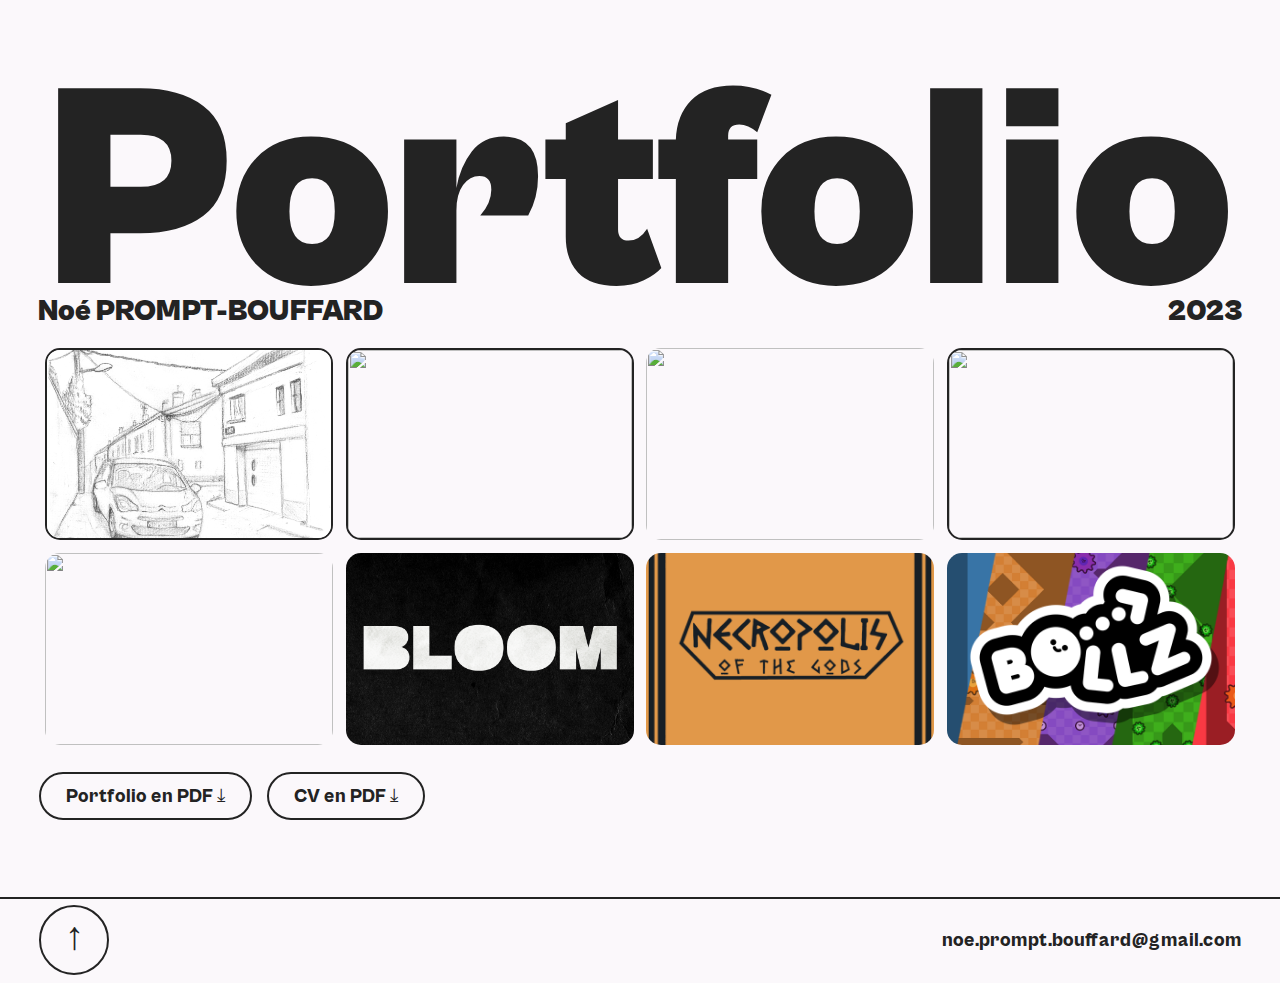
==== index.html @ 70422405 "a" ====
<!DOCTYPE html>
<html lang="en">



<head>
    <meta charset="UTF-8">
    <meta name="viewport" content="width=device-width, initial-scale=1.0">
    <meta http-equiv="X-UA-Compatible" content="ie=edge">
    <title>Noé PROMPT-BOUFFARD</title>
    <link rel="stylesheet" href='CSS/cabinet-grotesk.css'>
    <link rel="stylesheet" href="CSS/style.css">
    <link rel="icon" type="image/png" href="images/Tete.svg">
       
</head>
<div class ="topage" id="topage"></div>

<body>
    <header>
        <div class = top1 >
            <h1> Portfolio </h1> 
        </div>

        <div class = top >
          <h2 class="">Noé PROMPT-BOUFFARD</h2>
          <h2 class="">2023</h2>   <!-- class="rounded"--> 
        </div>

    </header>



    <section>
      <center>
          <div class="container">
            <!-- heading text -->
             <ul class="image-gallery">
              <li>
                <a href="PageDessin.html">
                  <img src="images/Dessin académique/Batiment Rue.png" alt="" style="border: 2px solid #232323;"/>
                <div class="overlay"><span>Dessin académique</span></div>
                </a>
              </li>
              <li>
                <a href="PageLino.html">
                  <img src="images/Linogravure/Lino1.png" alt="" style="border: 2px solid #232323;"/>
                <div class="overlay"><span>Linogravure</span></div>
                </a>
              </li>
              <li>
                <a href="PagePhoto.html">
                  <img src="images/Photographie/Photo 9.png" alt="" />
                <div class="overlay"><span>Photographie</span></div>
                </a>
              </li>
              <li>
                <a href="PageMicro.html">
                <img src="images/Micro/Photo2.png" alt="" style="border: 2px solid #232323;"/>
                <div class="overlay"><span>Fanzine</span></div>
                </a>
              </li>
              <li>
                <a href="PageLost.html">
                  <img src="images/Another lost world/Image1.png" />
                <div class="overlay"><span class="desc">Photomontages</span></div>
                </a>
              </li>
                            <li>
                <a href="PageBloom.html">
                  <img src="images/Bloom/BloomScreen7.png" alt="" />
                <div class="overlay"><span class="desc">Court métrage</span></div>
                </a>
              </li>
              <li>
                <a href="PageNecropolis.html">
                  <img src="images/Necropolis of the gods/Cover.png" alt="" />
                  <div class="overlay"><span>Jeu de société</span></div>
                </a>
              </li>

              <li>
                <a href="PageBollz.html">
                  <img src="images/Bollz/BollzSquare.png" alt="" />
                <div class="overlay"><span>Jeu vidéo</span></div>
                </a>
              </li>

            </ul>  <!---->
          </div>
        </center>
      </section>


      <div class = "LinkBox" style="margin-bottom: 4vW; justify-content: start; gap:1vw; ">
 
        <a href="images/Portfolio.pdf"  target="_blank"
        class="rounded2"> Portfolio en PDF ⤓ </a>
        <a href=""  target="_blank"
        class="rounded2"> CV en PDF ⤓ </a>
      </div>





<!-- <div class="cursor small"></div>
<div class="cursor big"></div> -->

<footer>
    <div ><a class="butt"  href="#topage"> ↑ </a></div>
    <div class="credit">noe.prompt.bouffard@gmail.com </div>
  </footer>
</body>
</html>
---- CSS/cabinet-grotesk.css ----
/**
 * @license
 *
 * Font Family: Cabinet Grotesk
 * Designed by: ITF
 * URL: https://www.fontshare.com/fonts/cabinet-grotesk
 * © 2022 Indian Type Foundry
 *
 * Font Styles:
 * Cabinet Grotesk Variable(Variable font)
 * Cabinet Grotesk Thin
 * Cabinet Grotesk Extralight
 * Cabinet Grotesk Light
 * Cabinet Grotesk Regular
 * Cabinet Grotesk Medium
 * Cabinet Grotesk Bold
 * Cabinet Grotesk Extrabold         
 * Cabinet Grotesk Black
 *
*/


/**
* This is a variable font
* You can controll variable axes as shown below:
* font-variation-settings: 'wght' 900.0;
*
* available axes:

* 'wght' (range from 100.0 to 900.0)

*/
body {
  background-color: #9e189ef3;
       
    }

  
@font-face {
  font-family: 'CabinetGrotesk-Variable';
  src: url('../fonts/CabinetGrotesk-Variable.woff2') format('woff2'),
       url('../fonts/CabinetGrotesk-Variable.woff') format('woff'),
       url('../fonts/CabinetGrotesk-Variable.ttf') format('truetype');
       font-weight: 100 900;
       font-display: swap;
       font-style: normal;
}


@font-face {
  font-family: 'CabinetGrotesk-Thin';
  src: url('../fonts/CabinetGrotesk-Thin.woff2') format('woff2'),
       url('../fonts/CabinetGrotesk-Thin.woff') format('woff'),
       url('../fonts/CabinetGrotesk-Thin.ttf') format('truetype');
       font-weight: 100;
       font-display: swap;
       font-style: normal;
}


@font-face {
  font-family: 'CabinetGrotesk-Extralight';
  src: url('../fonts/CabinetGrotesk-Extralight.woff2') format('woff2'),
       url('../fonts/CabinetGrotesk-Extralight.woff') format('woff'),
       url('../fonts/CabinetGrotesk-Extralight.ttf') format('truetype');
       font-weight: 200;
       font-display: swap;
       font-style: normal;
}


@font-face {
  font-family: 'CabinetGrotesk-Light';
  src: url('../fonts/CabinetGrotesk-Light.woff2') format('woff2'),
       url('../fonts/CabinetGrotesk-Light.woff') format('woff'),
       url('../fonts/CabinetGrotesk-Light.ttf') format('truetype');
       font-weight: 300;
       font-display: swap;
       font-style: normal;
}


@font-face {
  font-family: 'CabinetGrotesk-Regular';
  src: url('../fonts/CabinetGrotesk-Regular.woff2') format('woff2'),
       url('../fonts/CabinetGrotesk-Regular.woff') format('woff'),
       url('../fonts/CabinetGrotesk-Regular.ttf') format('truetype');
       font-weight: 400;
       font-display: swap;
       font-style: normal;
}


@font-face {
  font-family: 'CabinetGrotesk-Medium';
  src: url('../fonts/CabinetGrotesk-Medium.woff2') format('woff2'),
       url('../fonts/CabinetGrotesk-Medium.woff') format('woff'),
       url('../fonts/CabinetGrotesk-Medium.ttf') format('truetype');
       font-weight: 500;
       font-display: swap;
       font-style: normal;
}


@font-face {
  font-family: 'CabinetGrotesk-Bold';
  src: url('../fonts/CabinetGrotesk-Bold.woff2') format('woff2'),
       url('../fonts/CabinetGrotesk-Bold.woff') format('woff'),
       url('../fonts/CabinetGrotesk-Bold.ttf') format('truetype');
       font-weight: 700;
       font-display: swap;
       font-style: normal;
}


@font-face {
  font-family: 'CabinetGrotesk-Extrabold';
  src: url('../fonts/CabinetGrotesk-Extrabold.woff2') format('woff2'),
       url('../fonts/CabinetGrotesk-Extrabold.woff') format('woff'),
       url('../fonts/CabinetGrotesk-Extrabold.ttf') format('truetype');
       font-weight: 800;
       font-display: swap;
       font-style: normal;
}


@font-face {
  font-family: 'CabinetGrotesk-Black';
  src: url('../fonts/CabinetGrotesk-Black.woff2') format('woff2'),
       url('../fonts/CabinetGrotesk-Black.woff') format('woff'),
       url('../fonts/CabinetGrotesk-Black.ttf') format('truetype');
       font-weight: 900;
       font-display: swap;
       font-style: normal;
}
---- CSS/style.css ----
*{
    margin: 0px;
    padding: 0px;
    box-sizing: border-box;
    color: #232323;
    list-style: none;
    text-decoration: none; 
    font-family: 'CabinetGrotesk-Black';
    
}

body {
    background-color: #fbf8fb;
         
}





h1{
  margin-top: 4vW;
  text-align: center;
  font-size:22.7vW;
  line-height: 15vw;
}

.top{
  padding: 0vw  3vw;
  width: 100%;
  display: flex;
  justify-content: space-between;
  margin-bottom: 2vh;
  font-size:calc(7px + 1vw);
}




.name {
  font-size:2vw;
}

.rounded{
  padding: 10px 15px;
  border-radius: 50px;
  margin: 1px 1px;
  background-color: #fbf8fb;
  border: 2px solid #232323;
}



.image-gallery {
  display: flex;
  flex-wrap: wrap;
  justify-content: center;
  width: 94vw;
  background-color: #fbf8fb;
  gap:1vw
}



.image-gallery > li {
  list-style-type: none; 
  flex-basis: 22.5vw;
  height: 15vw;

}

.image-gallery li img {
  object-fit: cover;
  width: 100%;
  height: 100%;
  vertical-align: middle;
  border-radius: 15px;

}

.image-gallery::after {
  content: "";
  flex-basis: 23.5vw;
}

.image-gallery > li {
  /* ... */
  position: relative;
  cursor: pointer;
  border-radius: 18px;
}


.overlay {
  border-radius: 15px;
  position: absolute;
  width: 100%;
  height: 100%;
  background: #23232384;
  border: 2px solid #232323;
  
  
  top: 0;
  left: 0;
  opacity: 0;
  /* center overlay text */
  transition: all 250ms ease-in-out;
  display: flex;
  align-items: flex-end;
  justify-content: flex-start;
  
}

/* hover */
.image-gallery li:hover .overlay {
  opacity: 1;
}

span{
  color:#fbf8fb;
  padding: 1vw;
  max-width: 100%;
  font-size: 2.9vw;
}

.scrollup{
  font-size:30px;
}

.text2{
  padding: 1vw;
  width: 18vw;
  font-size: 18vw;
  text-align: justify;
}

.marge{
    margin: 10vh 2vw;
    padding: 10vh 0vh 0vh 0vh;
  }

  * {
    box-sizing: border-box;
  }


  .img_box {
    display: flex;
    flex-direction: row;
}

.popup-image { 
}

.popup-image-label {
    font-size: calc(16px + 0.7vw);
    color: #fbf8fb;
    font-family: 'CabinetGrotesk-Bold';
}

  .text2 {

    width: calc(160px + 32vw);
    font-family: 'CabinetGrotesk-Bold';
    text-align: justify;
    font-size: calc(13px + 0.5vw);
    margin-top: 2vw;
  }

  .credit {

    font-family: 'CabinetGrotesk-Extrabold';
    font-size: calc(13px + 0.5vw);
  }

  .video2 {
    max-width:1000px;
    max-height: 750px;
    width: 80vW;
    height: 60vW;
  }

  iframe {
    display: block;
    border-style:none;
}

.LinkBox{
  display: flex;
  justify-content: center;
  font-size:1.5vw;
  padding: 0vw  3vw;
  padding-top: 1vW;
  padding-bottom: 2vW;
  
}




.rounded2{
  cursor: pointer;
  padding: 10px 25px;
  border-radius: 50px;
  margin: 1px 1px;
  background-color: #fbf8fb;
  border: 2px solid #232323;
  transition: all 250ms ease-in-out;
  font-family: 'CabinetGrotesk-Extrabold';
}

.rounded2:hover{
  background-color: #232323;
  color: #fbf8fb ;
  border: 2px solid #fbf8fb;
}




  .gallery2 {
    margin: 0 auto;
    margin-top: 2vw;
    margin-bottom: 2vw;
    max-width: 96VW;
    display: flex;
    flex-wrap: wrap;
    gap: 0.5VW;
    padding: 0 14px;
    
  }
  .gallery2::after {
    content:'';
    display:block;
    flex-grow: 10;
  }
  .gallery2 li {
    list-style-type: none;
    height: 350px;
    flex-grow: 1;
  }
  .gallery2 img {
    border-radius: 15px;
    width: 100%;
    height: 100%;
    object-fit: cover;
    
  }

  .gallery2:hover{
    cursor: zoom-in;
  }

  .popup-image { 
    max-height: 90vh;
    width: auto;
    padding-top:5vH;
}




  
footer{
    margin-top: 2vW;
    height: calc(60px + 2vw);
    border-bottom: 2px solid #fbf8fb;
    border-top: 2px solid #232323;
    display: flex;
    align-items: center;
    padding:  0vW 3vW;
    justify-content: space-between;
    
    
  }

  .butt {
    display: flex;
    justify-content: center;
    width: 70px;
    height:  70px;
    line-height: 62px ;
    font-size: 39px;
    border-radius: 1000px;
    margin: 1px 1px;
    background-color: #fbf8fb;
    color: #232323 ;
    border: 2px solid #232323;
    cursor: pointer;
    transition: all 250ms ease-in-out;
  }

  .butt:hover {
    background-color: #232323;
    color: #fbf8fb ;
    border: 2px solid #fbf8fb;

  }

  .butt2{
    width: 70px;
    height:  70px;
    letter-spacing: 1PX;
    line-height: 47px ;
    font-size: 39px;
    position: fixed;
    top: 0;
    display: flex;
    padding: 10px 10px;
    border-radius: 1000px;
    margin: 1VW 3VW;
    background-color: #fbf8fb;
    color: #232323 ;
    border: 2px solid #232323;
    cursor: pointer;
    transition: all 250ms ease-in-out;
  }

  .butt2:hover {
    background-color: #232323;
    color: #fbf8fb ;
    border: 2px solid #fbf8fb;

  }
  
  ::-webkit-scrollbar{
      width: 30px;
      height: 30px;
    }
    
    ::-webkit-scrollbar-thumb{
      background-color: #fbf8fbF3;
      border: 3px solid #232323 ;
      border-radius: 60px;
    }
    
    .cursor{
      width: 30px;
      height: 30px;
    }
    
    ::-webkit-scrollbar-track{
      background-color: #232323;
    }
  
    html {
      scroll-behavior: smooth;
    }


    .topage{
      height:50px;
    }

    @media screen and (max-width: 1200px) {
      .image-gallery > li {
        flex-basis: 45.5vw;
        height: 34vw;
      }
      span{
        padding: 2vw;
        font-size: 5vw;
      }

      .LinkBox{
        font-size:20px;}
      
    }


  
    @media screen and (max-width: 600px) {
      .image-gallery > li {
        flex-basis: 85vw;
        height: 63vw;
      }
      span{
        padding: 4vw;
        font-size: 11vw;
      }


      .butt2{
        width: 50px;
        height: 50px;
        line-height: 30px ;
        font-size: 28px;
        margin: 5px;
  
      }

      .butt{
        width: 50px;
        height: 50px;
        line-height: 48px ;
        font-size: 28px;
  
      }

      footer{
        padding:  0vW 5px;
      }

      

      .LinkBox{
        font-size:20px;
      }
    }


      /* Portrait */
      @media screen and (orientation:portrait) {
        .game{
          width: 70vW;
          height: 120vW;
          
          }
          .popup-image { 
            max-width: 90vW;
            height: auto;
            padding-top:5vW;
        }
        
        
      }
      
/* Landscape */
@media screen and (orientation:landscape) {
      .game{
          width: 45vH;
          height: 80vH;
          }
        
      }
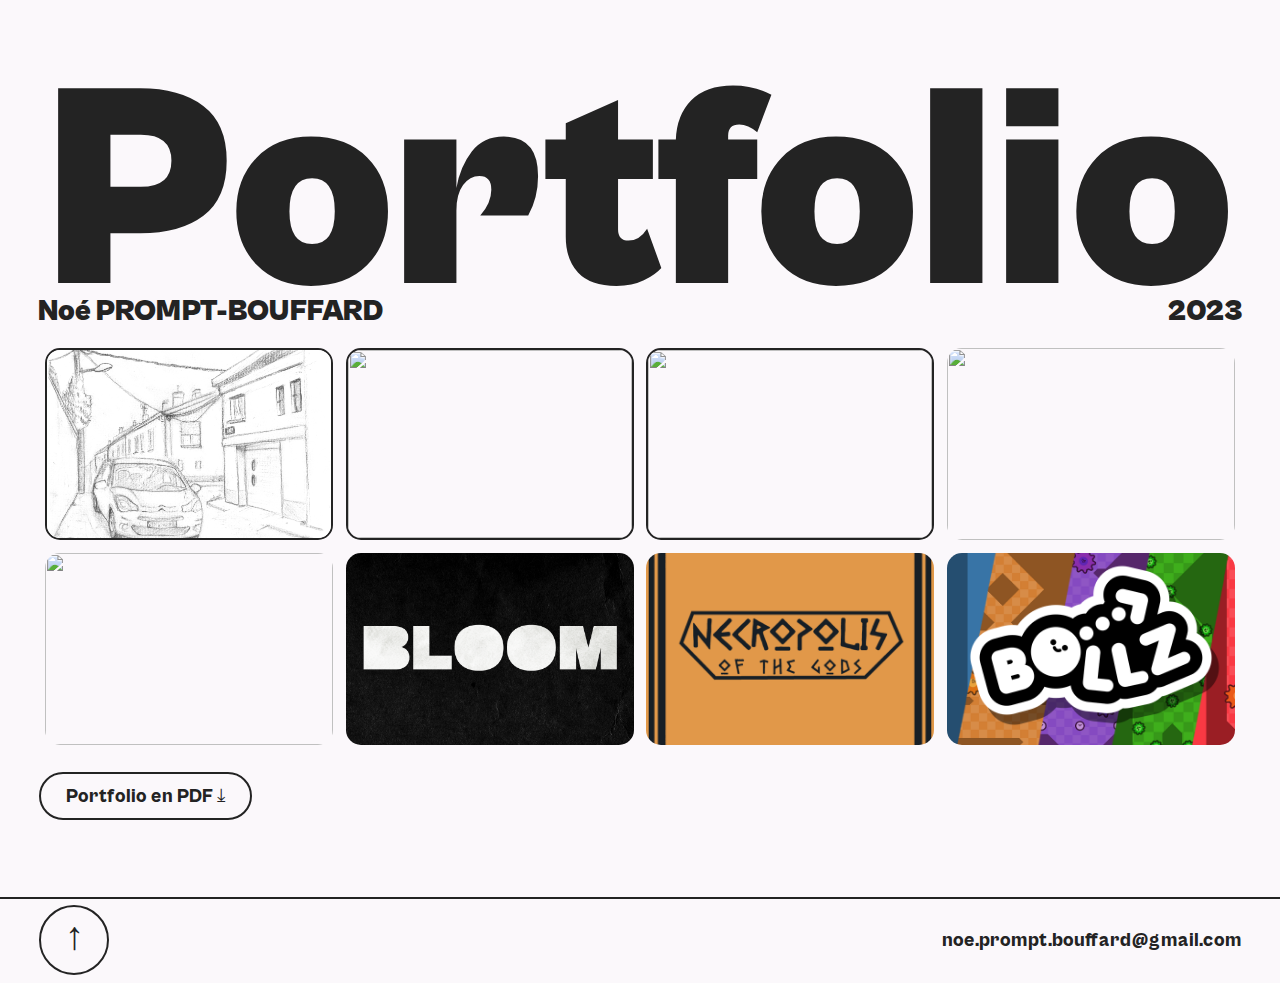
==== commit aad29c96: "aa" ====
--- a/index.html
+++ b/index.html
@@ -48,21 +48,21 @@
                 </a>
               </li>
               <li>
-                <a href="PagePhoto.html">
-                  <img src="images/Photographie/Photo 9.png" alt="" />
-                <div class="overlay"><span>Photographie</span></div>
-                </a>
-              </li>
-              <li>
                 <a href="PageMicro.html">
                 <img src="images/Micro/Photo2.png" alt="" style="border: 2px solid #232323;"/>
-                <div class="overlay"><span>Fanzine</span></div>
+                <div class="overlay"><span>Fanzine photo</span></div>
                 </a>
               </li>
               <li>
                 <a href="PageLost.html">
                   <img src="images/Another lost world/Image1.png" />
-                <div class="overlay"><span class="desc">Photomontages</span></div>
+                <div class="overlay"><span class="desc">Edition</span></div>
+                </a>
+              </li>
+              <li>
+                <a href="PageBon.html">
+                  <img src="images/Photographie/Photo 9.png" alt="" />
+                <div class="overlay"><span>Graphzine</span></div>
                 </a>
               </li>
                             <li>
@@ -95,8 +95,6 @@
  
         <a href="images/Portfolio.pdf"  target="_blank"
         class="rounded2"> Portfolio en PDF ⤓ </a>
-        <a href=""  target="_blank"
-        class="rounded2"> CV en PDF ⤓ </a>
       </div>
 
 
--- a/CSS/style.css
+++ b/CSS/style.css
@@ -107,8 +107,7 @@
   transition: all 250ms ease-in-out;
   display: flex;
   align-items: flex-end;
-  justify-content: flex-start;
-  
+  justify-content: center;
 }
 
 /* hover */
@@ -121,6 +120,7 @@
   padding: 1vw;
   max-width: 100%;
   font-size: 2.9vw;
+  justify-content: center;
 }
 
 .scrollup{
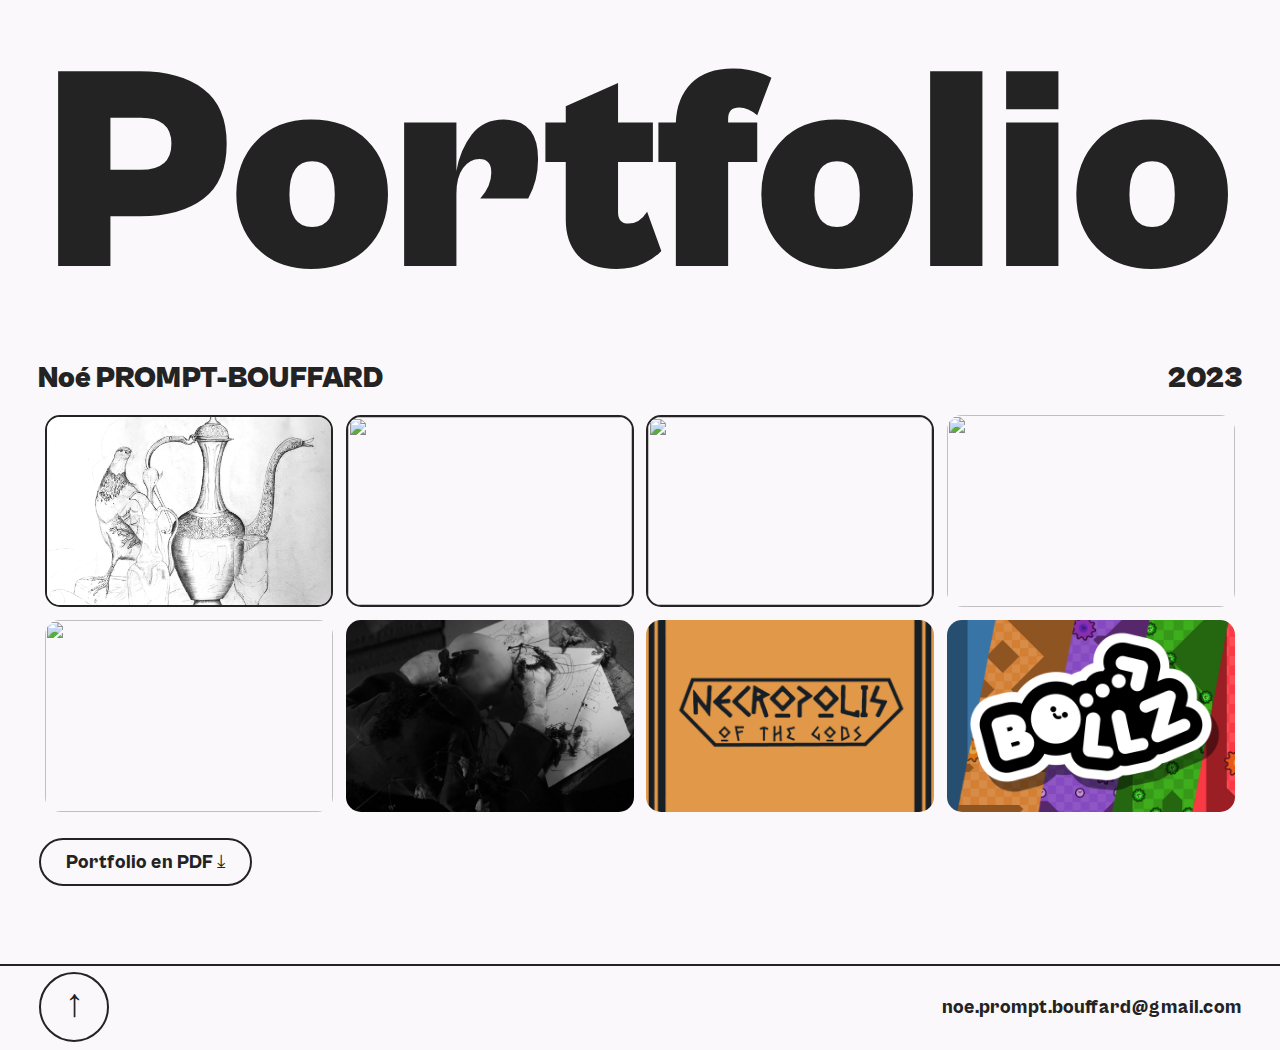
==== commit 7a0b8283: "aa" ====
--- a/index.html
+++ b/index.html
@@ -13,7 +13,7 @@
     <link rel="icon" type="image/png" href="images/Tete.svg">
        
 </head>
-<div class ="topage" id="topage"></div>
+<div id="topage"></div>
 
 <body>
     <header>
@@ -37,8 +37,8 @@
              <ul class="image-gallery">
               <li>
                 <a href="PageDessin.html">
-                  <img src="images/Dessin académique/Batiment Rue.png" alt="" style="border: 2px solid #232323;"/>
-                <div class="overlay"><span>Dessin académique</span></div>
+                  <img src="images/Dessin académique/Objets.png" alt="" style="border: 2px solid #232323;"/>
+                <div class="overlay"><span>Dessin d'observation</span></div>
                 </a>
               </li>
               <li>
@@ -61,13 +61,13 @@
               </li>
               <li>
                 <a href="PageBon.html">
-                  <img src="images/Photographie/Photo 9.png" alt="" />
+                  <img src="images/Bon souvenirs/Photo.png" alt="" />
                 <div class="overlay"><span>Graphzine</span></div>
                 </a>
               </li>
                             <li>
                 <a href="PageBloom.html">
-                  <img src="images/Bloom/BloomScreen7.png" alt="" />
+                  <img src="images/Bloom/BloomScreen1.png" alt="" />
                 <div class="overlay"><span class="desc">Court métrage</span></div>
                 </a>
               </li>
--- a/CSS/style.css
+++ b/CSS/style.css
@@ -19,10 +19,9 @@
 
 
 h1{
-  margin-top: 4vW;
+  margin-top: 0vW;
   text-align: center;
   font-size:22.7vW;
-  line-height: 15vw;
 }
 
 .top{
@@ -164,7 +163,7 @@
     font-family: 'CabinetGrotesk-Bold';
     text-align: justify;
     font-size: calc(13px + 0.5vw);
-    margin-top: 2vw;
+    margin-top: 0vw;
   }
 
   .credit {
@@ -247,7 +246,7 @@
     
   }
 
-  .gallery2:hover{
+  .gallery2 img:hover{
     cursor: zoom-in;
   }
 
@@ -349,7 +348,7 @@
 
 
     .topage{
-      height:50px;
+      height:70px;
     }
 
     @media screen and (max-width: 1200px) {
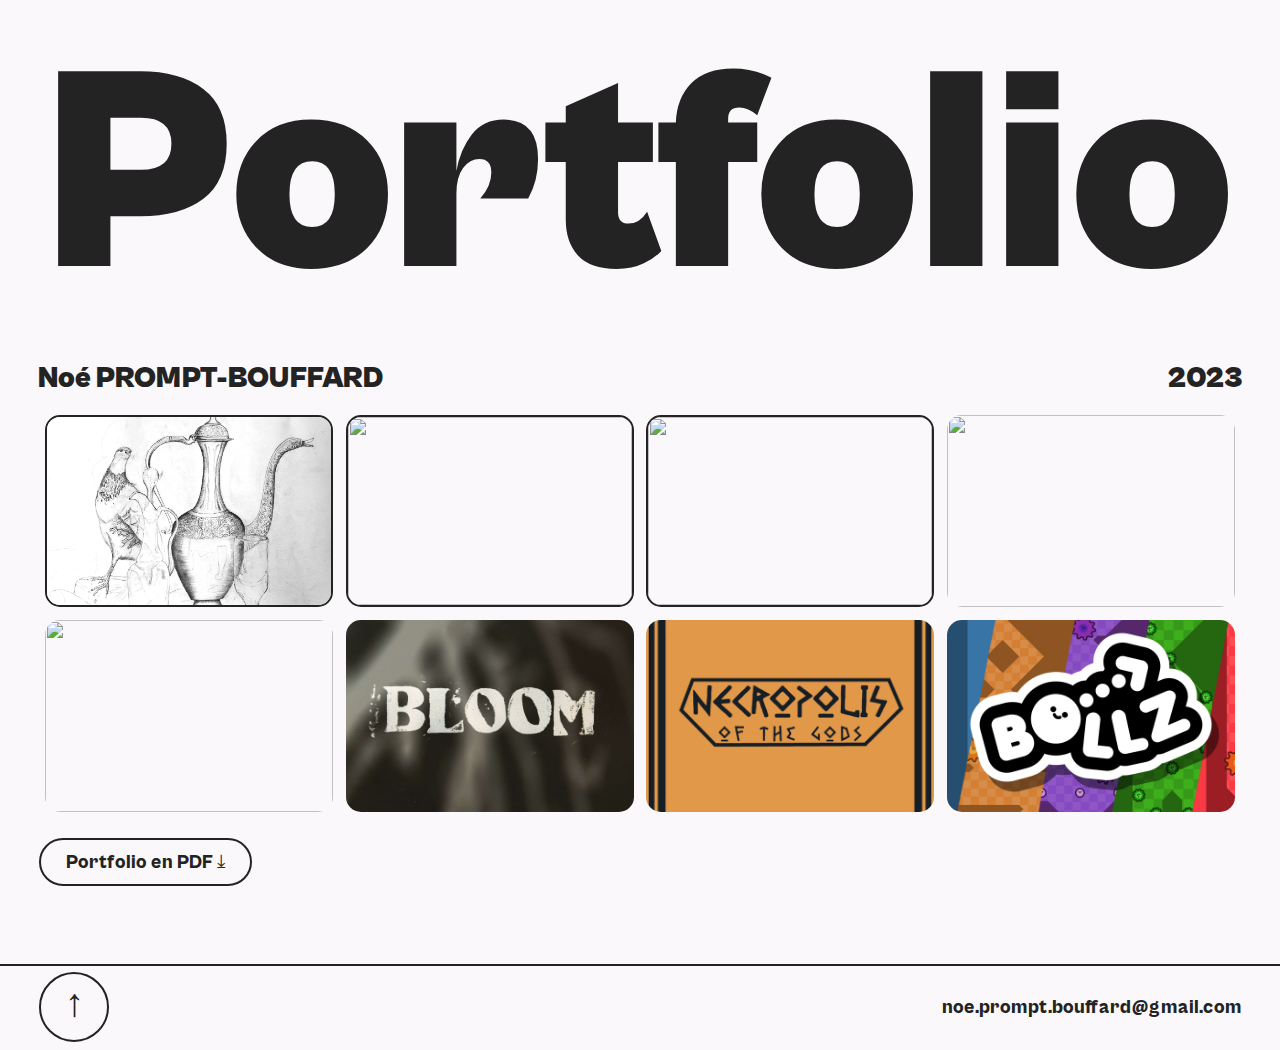
==== commit b53b6022: "aa" ====
--- a/index.html
+++ b/index.html
@@ -67,7 +67,7 @@
               </li>
                             <li>
                 <a href="PageBloom.html">
-                  <img src="images/Bloom/BloomScreen1.png" alt="" />
+                  <img src="images/Linogravure/1.jpg" alt="" />
                 <div class="overlay"><span class="desc">Court métrage</span></div>
                 </a>
               </li>
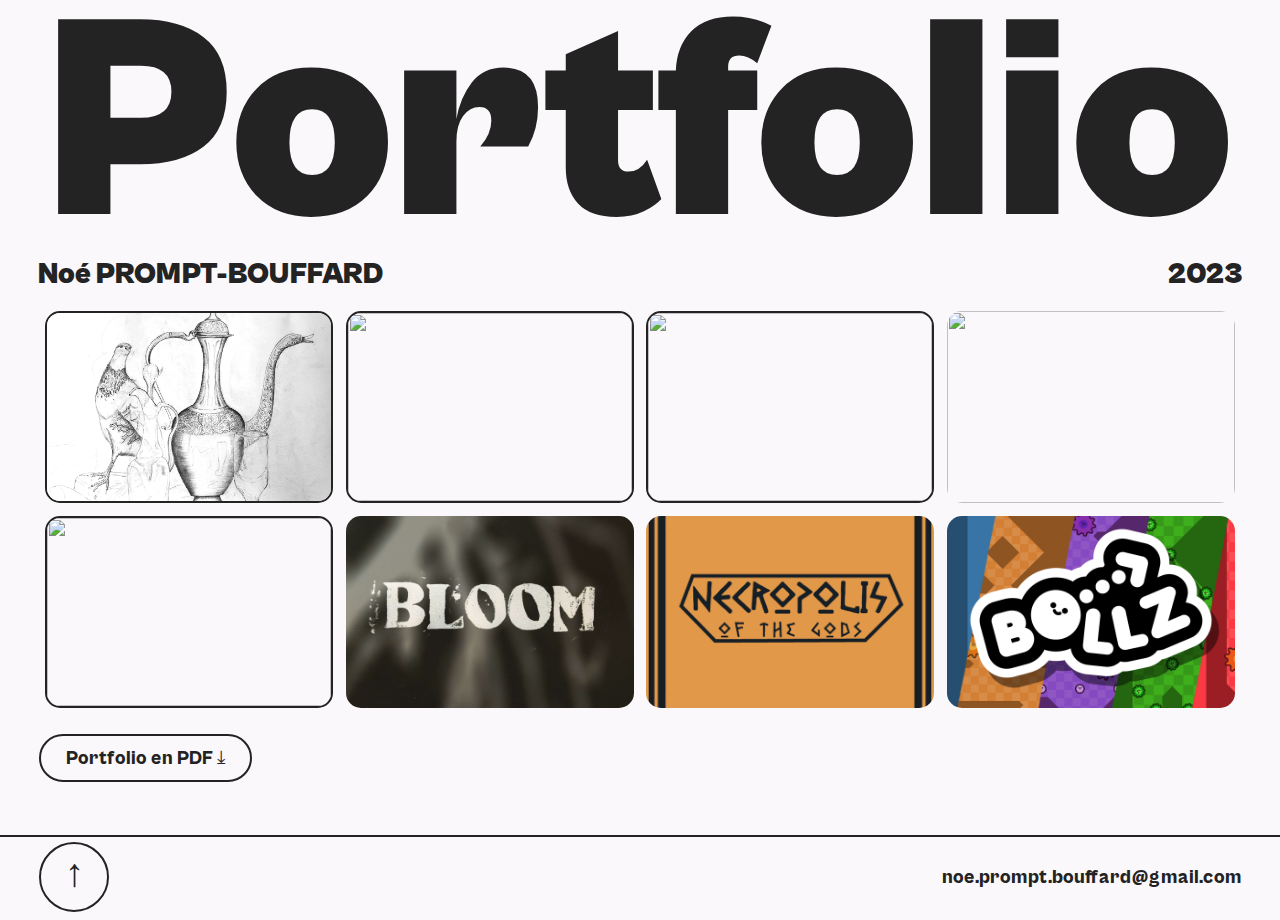
==== commit fe308d0e: "aa" ====
--- a/index.html
+++ b/index.html
@@ -18,7 +18,7 @@
 <body>
     <header>
         <div class = top1 >
-            <h1> Portfolio </h1> 
+            <h1 style="line-height:20vW;"> Portfolio </h1> 
         </div>
 
         <div class = top >
@@ -61,7 +61,7 @@
               </li>
               <li>
                 <a href="PageBon.html">
-                  <img src="images/Bon souvenirs/Photo.png" alt="" />
+                  <img src="images/Bon souvenirs/Photo.png" alt="" style="border: 2px solid #232323;"/>
                 <div class="overlay"><span>Graphzine</span></div>
                 </a>
               </li>
@@ -91,7 +91,7 @@
       </section>
 
 
-      <div class = "LinkBox" style="margin-bottom: 4vW; justify-content: start; gap:1vw; ">
+      <div class = "LinkBox" style="margin-bottom: 1vW; justify-content: start; gap:1vw; ">
  
         <a href="images/Portfolio.pdf"  target="_blank"
         class="rounded2"> Portfolio en PDF ⤓ </a>
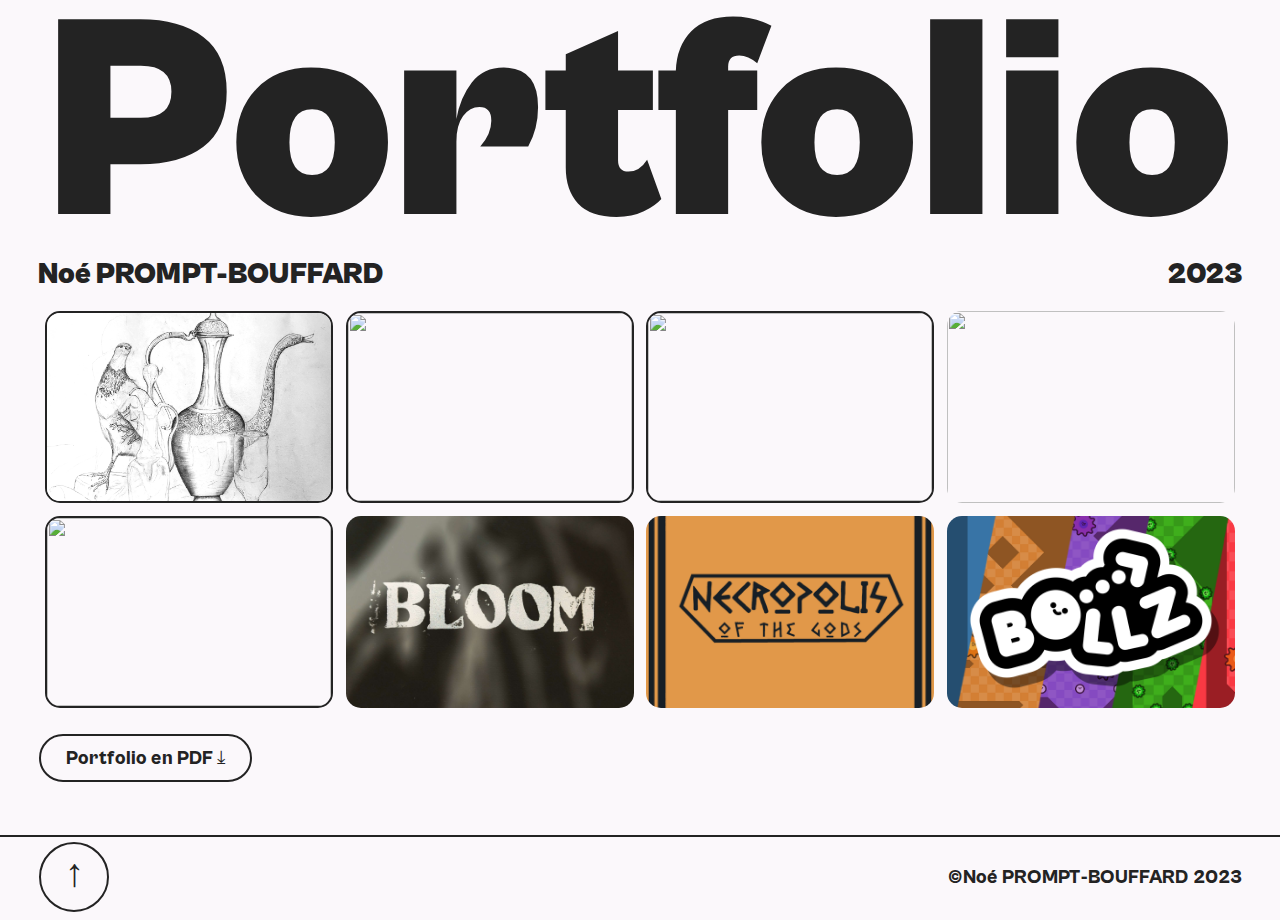
==== commit b6106c4b: "a" ====
--- a/index.html
+++ b/index.html
@@ -106,7 +106,7 @@
 
 <footer>
     <div ><a class="butt"  href="#topage"> ↑ </a></div>
-    <div class="credit">noe.prompt.bouffard@gmail.com </div>
+    <div class="credit">©Noé PROMPT-BOUFFARD 2023 </div>
   </footer>
 </body>
 </html>
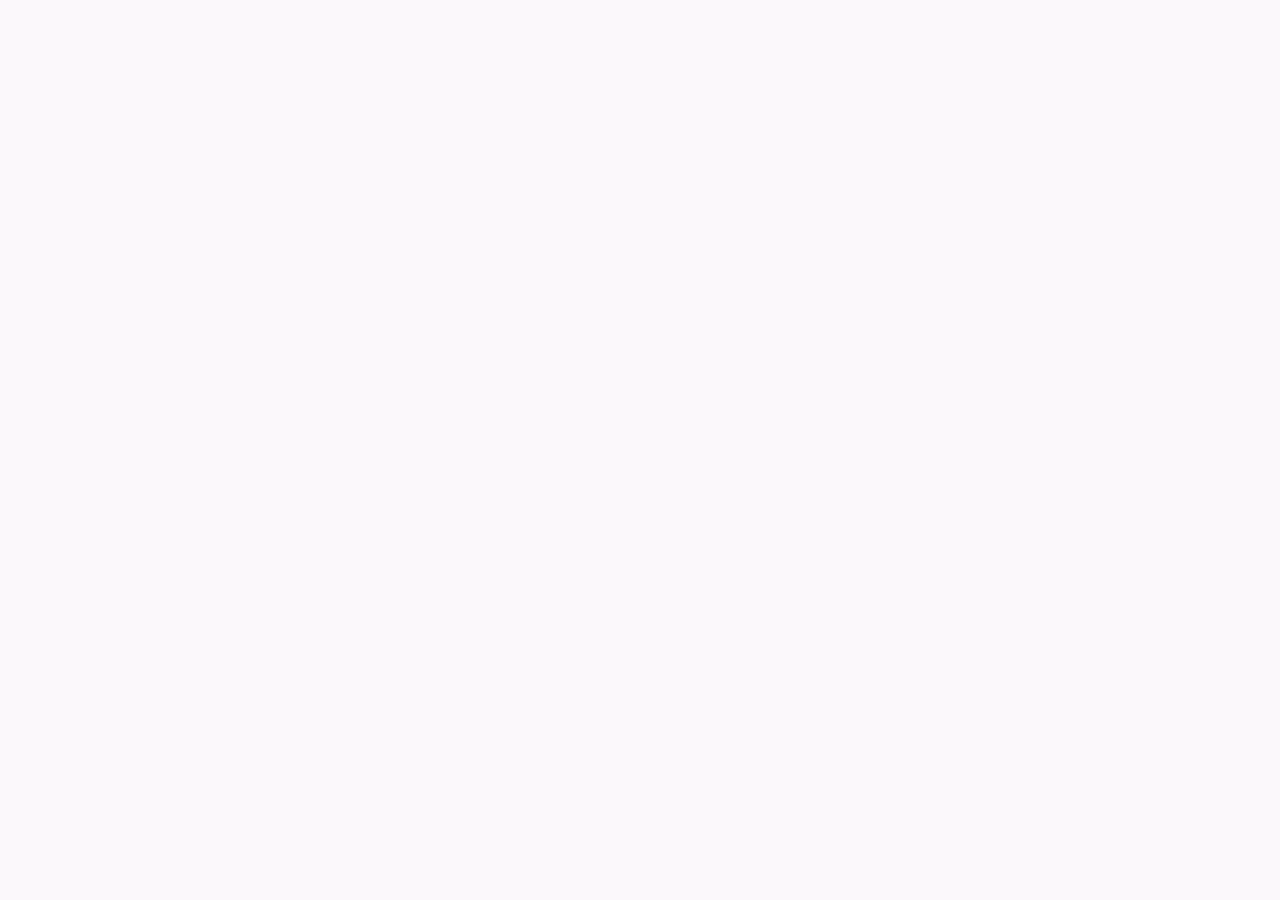
==== commit 384694ff: "a" ====
--- a/index.html
+++ b/index.html
@@ -14,99 +14,5 @@
        
 </head>
 <div id="topage"></div>
-
-<body>
-    <header>
-        <div class = top1 >
-            <h1 style="line-height:20vW;"> Portfolio </h1> 
-        </div>
-
-        <div class = top >
-          <h2 class="">Noé PROMPT-BOUFFARD</h2>
-          <h2 class="">2023</h2>   <!-- class="rounded"--> 
-        </div>
-
-    </header>
-
-
-
-    <section>
-      <center>
-          <div class="container">
-            <!-- heading text -->
-             <ul class="image-gallery">
-              <li>
-                <a href="PageDessin.html">
-                  <img src="images/Dessin académique/Objets.png" alt="" style="border: 2px solid #232323;"/>
-                <div class="overlay"><span>Dessin d'observation</span></div>
-                </a>
-              </li>
-              <li>
-                <a href="PageLino.html">
-                  <img src="images/Linogravure/Lino1.png" alt="" style="border: 2px solid #232323;"/>
-                <div class="overlay"><span>Linogravure</span></div>
-                </a>
-              </li>
-              <li>
-                <a href="PageMicro.html">
-                <img src="images/Micro/Photo2.png" alt="" style="border: 2px solid #232323;"/>
-                <div class="overlay"><span>Fanzine photo</span></div>
-                </a>
-              </li>
-              <li>
-                <a href="PageLost.html">
-                  <img src="images/Another lost world/Image1.png" />
-                <div class="overlay"><span class="desc">Edition</span></div>
-                </a>
-              </li>
-              <li>
-                <a href="PageBon.html">
-                  <img src="images/Bon souvenirs/Photo.png" alt="" style="border: 2px solid #232323;"/>
-                <div class="overlay"><span>Graphzine</span></div>
-                </a>
-              </li>
-                            <li>
-                <a href="PageBloom.html">
-                  <img src="images/Linogravure/1.jpg" alt="" />
-                <div class="overlay"><span class="desc">Court métrage</span></div>
-                </a>
-              </li>
-              <li>
-                <a href="PageNecropolis.html">
-                  <img src="images/Necropolis of the gods/Cover.png" alt="" />
-                  <div class="overlay"><span>Jeu de société</span></div>
-                </a>
-              </li>
-
-              <li>
-                <a href="PageBollz.html">
-                  <img src="images/Bollz/BollzSquare.png" alt="" />
-                <div class="overlay"><span>Jeu vidéo</span></div>
-                </a>
-              </li>
-
-            </ul>  <!---->
-          </div>
-        </center>
-      </section>
-
-
-      <div class = "LinkBox" style="margin-bottom: 1vW; justify-content: start; gap:1vw; ">
- 
-        <a href="images/Portfolio.pdf"  target="_blank"
-        class="rounded2"> Portfolio en PDF ⤓ </a>
-      </div>
-
-
-
-
-
-<!-- <div class="cursor small"></div>
-<div class="cursor big"></div> -->
-
-<footer>
-    <div ><a class="butt"  href="#topage"> ↑ </a></div>
-    <div class="credit">©Noé PROMPT-BOUFFARD 2023 </div>
-  </footer>
 </body>
 </html>
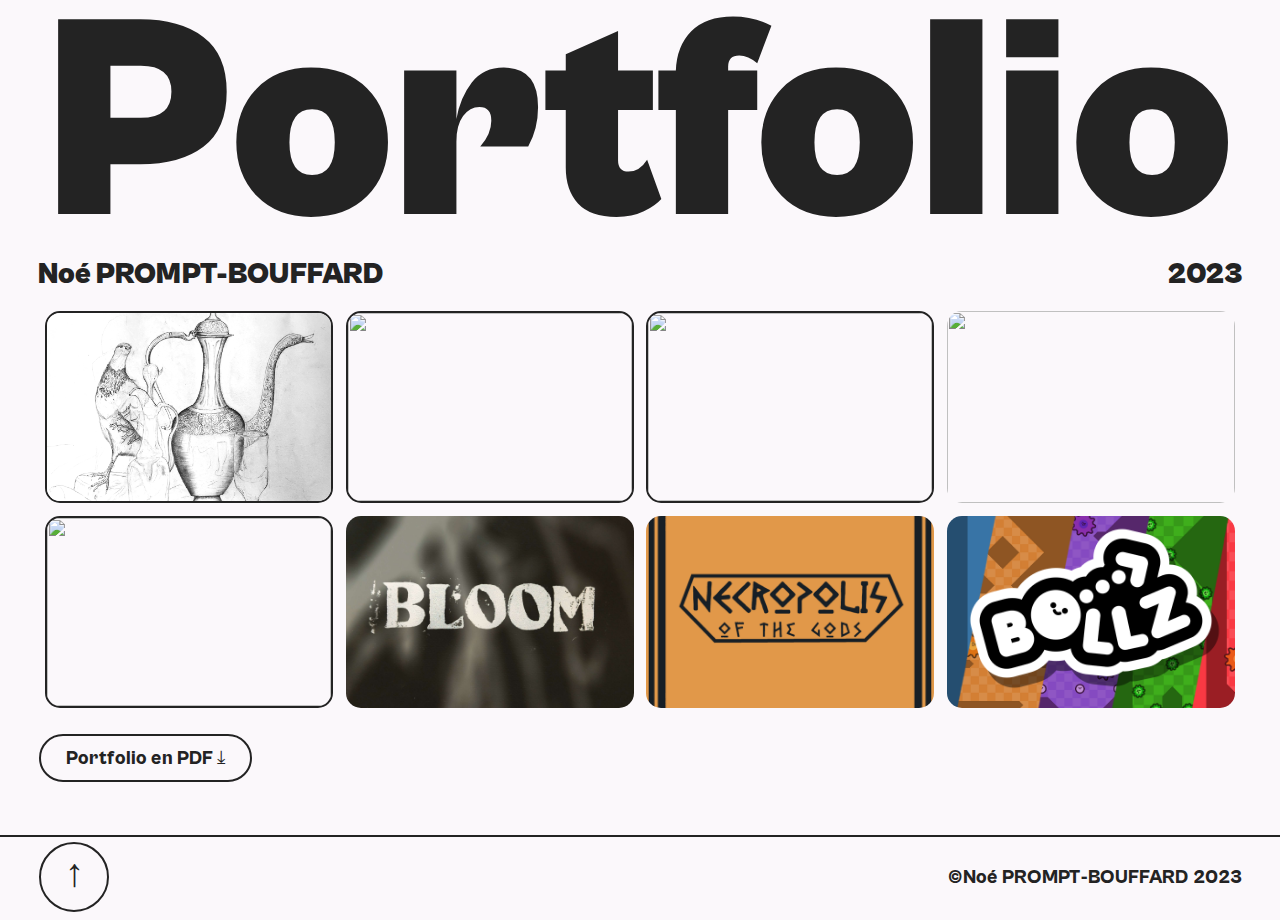
==== commit f3086e67: "aa" ====
--- a/index.html
+++ b/index.html
@@ -14,5 +14,99 @@
        
 </head>
 <div id="topage"></div>
+
+<body>
+    <header>
+        <div class = top1 >
+            <h1 style="line-height:20vW;"> Portfolio </h1> 
+        </div>
+
+        <div class = top >
+          <h2 class="">Noé PROMPT-BOUFFARD</h2>
+          <h2 class="">2023</h2>   <!-- class="rounded"--> 
+        </div>
+
+    </header>
+
+
+
+    <section>
+      <center>
+          <div class="container">
+            <!-- heading text -->
+             <ul class="image-gallery">
+              <li>
+                <a href="PageDessin.html">
+                  <img src="images/Dessin académique/Objets.png" alt="" style="border: 2px solid #232323;"/>
+                <div class="overlay"><span>Dessin d'observation</span></div>
+                </a>
+              </li>
+              <li>
+                <a href="PageLino.html">
+                  <img src="images/Linogravure/Lino1.png" alt="" style="border: 2px solid #232323;"/>
+                <div class="overlay"><span>Linogravure</span></div>
+                </a>
+              </li>
+              <li>
+                <a href="PageMicro.html">
+                <img src="images/Micro/Photo2.png" alt="" style="border: 2px solid #232323;"/>
+                <div class="overlay"><span>Fanzine photo</span></div>
+                </a>
+              </li>
+              <li>
+                <a href="PageLost.html">
+                  <img src="images/Another lost world/Image1.png" />
+                <div class="overlay"><span class="desc">Edition</span></div>
+                </a>
+              </li>
+              <li>
+                <a href="PageBon.html">
+                  <img src="images/Bon souvenirs/Photo.png" alt="" style="border: 2px solid #232323;"/>
+                <div class="overlay"><span>Graphzine</span></div>
+                </a>
+              </li>
+                            <li>
+                <a href="PageBloom.html">
+                  <img src="images/Linogravure/1.jpg" alt="" />
+                <div class="overlay"><span class="desc">Court métrage</span></div>
+                </a>
+              </li>
+              <li>
+                <a href="PageNecropolis.html">
+                  <img src="images/Necropolis of the gods/Cover.png" alt="" />
+                  <div class="overlay"><span>Jeu de société</span></div>
+                </a>
+              </li>
+
+              <li>
+                <a href="PageBollz.html">
+                  <img src="images/Bollz/BollzSquare.png" alt="" />
+                <div class="overlay"><span>Jeu vidéo</span></div>
+                </a>
+              </li>
+
+            </ul>  <!---->
+          </div>
+        </center>
+      </section>
+
+
+      <div class = "LinkBox" style="margin-bottom: 1vW; justify-content: start; gap:1vw; ">
+ 
+        <a href="images/Portfolio.pdf"  target="_blank"
+        class="rounded2"> Portfolio en PDF ⤓ </a>
+      </div>
+
+
+
+
+
+<!-- <div class="cursor small"></div>
+<div class="cursor big"></div> -->
+
+<footer>
+    <div ><a class="butt"  href="#topage"> ↑ </a></div>
+    <div class="credit">©Noé PROMPT-BOUFFARD 2023 </div>
+  </footer>
 </body>
 </html>
